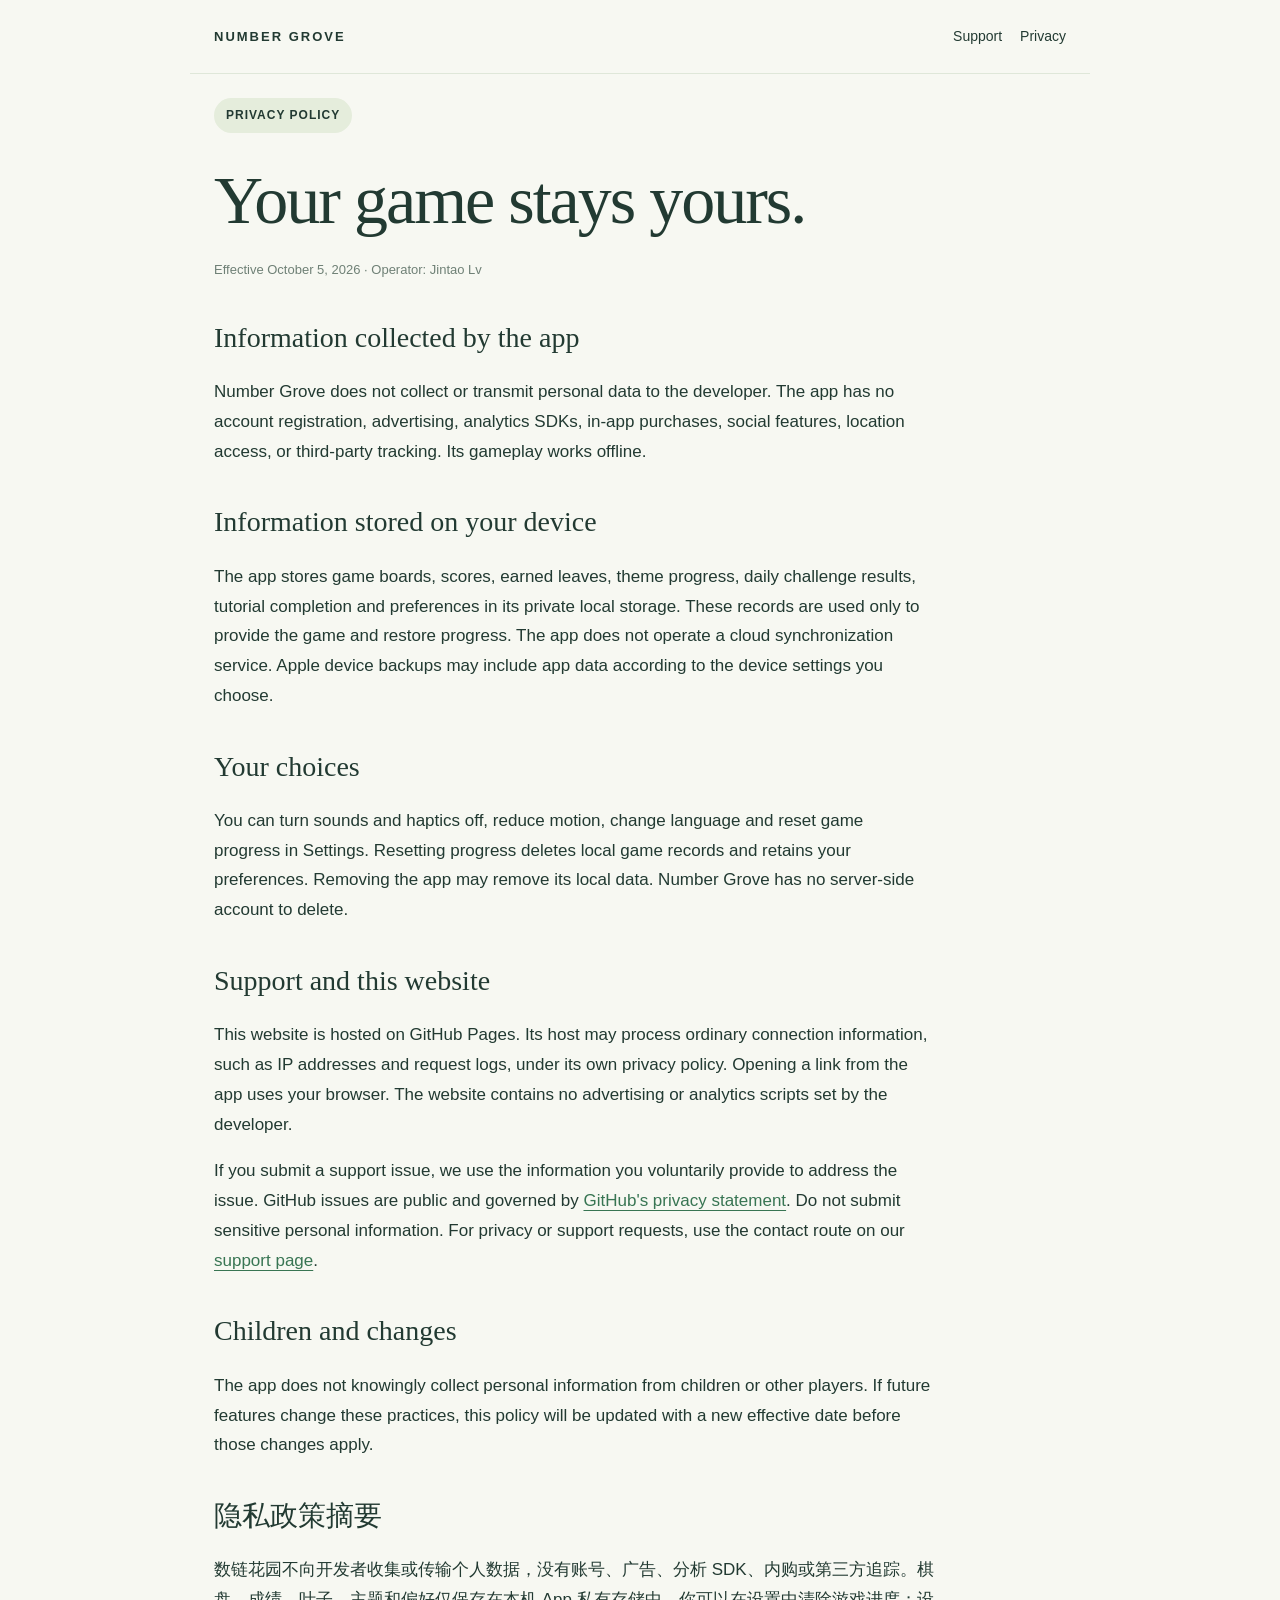
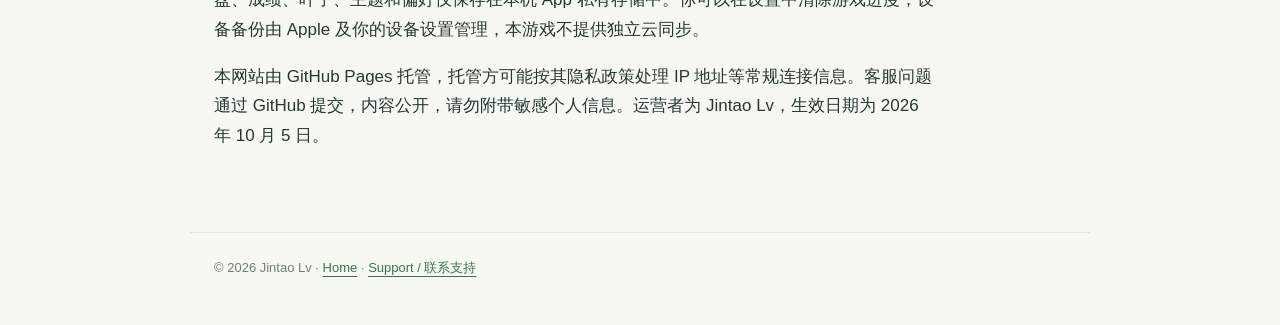
==== privacy.html @ 660d9d51 "Publish Number Grove support and privacy site" ====
<!doctype html><html lang="en"><head><meta charset="utf-8"><meta name="viewport" content="width=device-width,initial-scale=1"><title>Number Grove · Privacy Policy</title><link rel="stylesheet" href="style.css"></head><body>
<nav><a href="index.html"><strong>NUMBER GROVE</strong></a><div class="links"><a href="support.html">Support</a><a href="privacy.html">Privacy</a></div></nav><main>
<span class="badge">PRIVACY POLICY</span><h1>Your game stays yours.</h1><p class="small">Effective October 5, 2026 · Operator: Jintao Lv</p>
<h2>Information collected by the app</h2><p>Number Grove does not collect or transmit personal data to the developer. The app has no account registration, advertising, analytics SDKs, in-app purchases, social features, location access, or third-party tracking. Its gameplay works offline.</p>
<h2>Information stored on your device</h2><p>The app stores game boards, scores, earned leaves, theme progress, daily challenge results, tutorial completion and preferences in its private local storage. These records are used only to provide the game and restore progress. The app does not operate a cloud synchronization service. Apple device backups may include app data according to the device settings you choose.</p>
<h2>Your choices</h2><p>You can turn sounds and haptics off, reduce motion, change language and reset game progress in Settings. Resetting progress deletes local game records and retains your preferences. Removing the app may remove its local data. Number Grove has no server-side account to delete.</p>
<h2>Support and this website</h2><p>This website is hosted on GitHub Pages. Its host may process ordinary connection information, such as IP addresses and request logs, under its own privacy policy. Opening a link from the app uses your browser. The website contains no advertising or analytics scripts set by the developer.</p><p>If you submit a support issue, we use the information you voluntarily provide to address the issue. GitHub issues are public and governed by <a href="https://docs.github.com/en/site-policy/privacy-policies/github-general-privacy-statement">GitHub's privacy statement</a>. Do not submit sensitive personal information. For privacy or support requests, use the contact route on our <a href="support.html">support page</a>.</p>
<h2>Children and changes</h2><p>The app does not knowingly collect personal information from children or other players. If future features change these practices, this policy will be updated with a new effective date before those changes apply.</p>
<h2>隐私政策摘要</h2><p>数链花园不向开发者收集或传输个人数据，没有账号、广告、分析 SDK、内购或第三方追踪。棋盘、成绩、叶子、主题和偏好仅保存在本机 App 私有存储中。你可以在设置中清除游戏进度；设备备份由 Apple 及你的设备设置管理，本游戏不提供独立云同步。</p><p>本网站由 GitHub Pages 托管，托管方可能按其隐私政策处理 IP 地址等常规连接信息。客服问题通过 GitHub 提交，内容公开，请勿附带敏感个人信息。运营者为 Jintao Lv，生效日期为 2026 年 10 月 5 日。</p>
</main><footer>© 2026 Jintao Lv · <a href="index.html">Home</a> · <a href="support.html">Support / 联系支持</a></footer></body></html>
---- style.css ----
:root{color-scheme:light;--ink:#223a32;--muted:#6f8076;--paper:#f7f8f2;--green:#387553;--line:#dfe7d9}*{box-sizing:border-box}body{margin:0;background:var(--paper);color:var(--ink);font:17px/1.75 -apple-system,BlinkMacSystemFont,"Segoe UI",sans-serif}main,nav,footer{max-width:900px;margin:auto;padding:24px}nav{display:flex;align-items:center;justify-content:space-between;gap:18px;border-bottom:1px solid var(--line)}nav a{text-decoration:none;color:var(--ink);font-size:14px}nav strong{letter-spacing:2px;font-size:13px}h1,h2{font-family:Georgia,"Times New Roman",serif;font-weight:normal;line-height:1.15}h1{font-size:clamp(38px,7vw,68px);letter-spacing:-2px;margin:28px 0 20px}h2{font-size:28px;margin-top:40px}p{max-width:720px}a{color:var(--green);text-underline-offset:4px}.lead{color:var(--muted);font-size:20px}.hero{display:grid;grid-template-columns:1fr 180px;gap:30px;align-items:center;padding:35px 0}.hero img{width:180px;border-radius:38px;box-shadow:0 15px 45px #223a3212}.badge{display:inline-block;font-size:12px;letter-spacing:1px;font-weight:600;padding:7px 12px;background:#e5eddc;border-radius:99px}.cards{display:grid;grid-template-columns:repeat(2,1fr);gap:16px;margin:30px 0}.card{background:#fff;border:1px solid var(--line);border-radius:24px;padding:25px}.card h2{font-size:25px;margin:0 0 14px}.button{display:inline-block;text-decoration:none;background:var(--green);color:#fff;padding:13px 22px;border-radius:16px;font-weight:600}.small,footer{font-size:13px;color:var(--muted)}footer{border-top:1px solid var(--line);margin-top:40px;padding-bottom:45px}li{margin:9px 0}code{background:#e8eee2;padding:2px 6px;border-radius:5px}.links{display:flex;gap:18px;flex-wrap:wrap}@media(max-width:600px){.hero{grid-template-columns:1fr}.hero img{grid-row:1;width:96px;border-radius:24px}.cards{grid-template-columns:1fr}nav{align-items:flex-start}.lead{font-size:18px}}
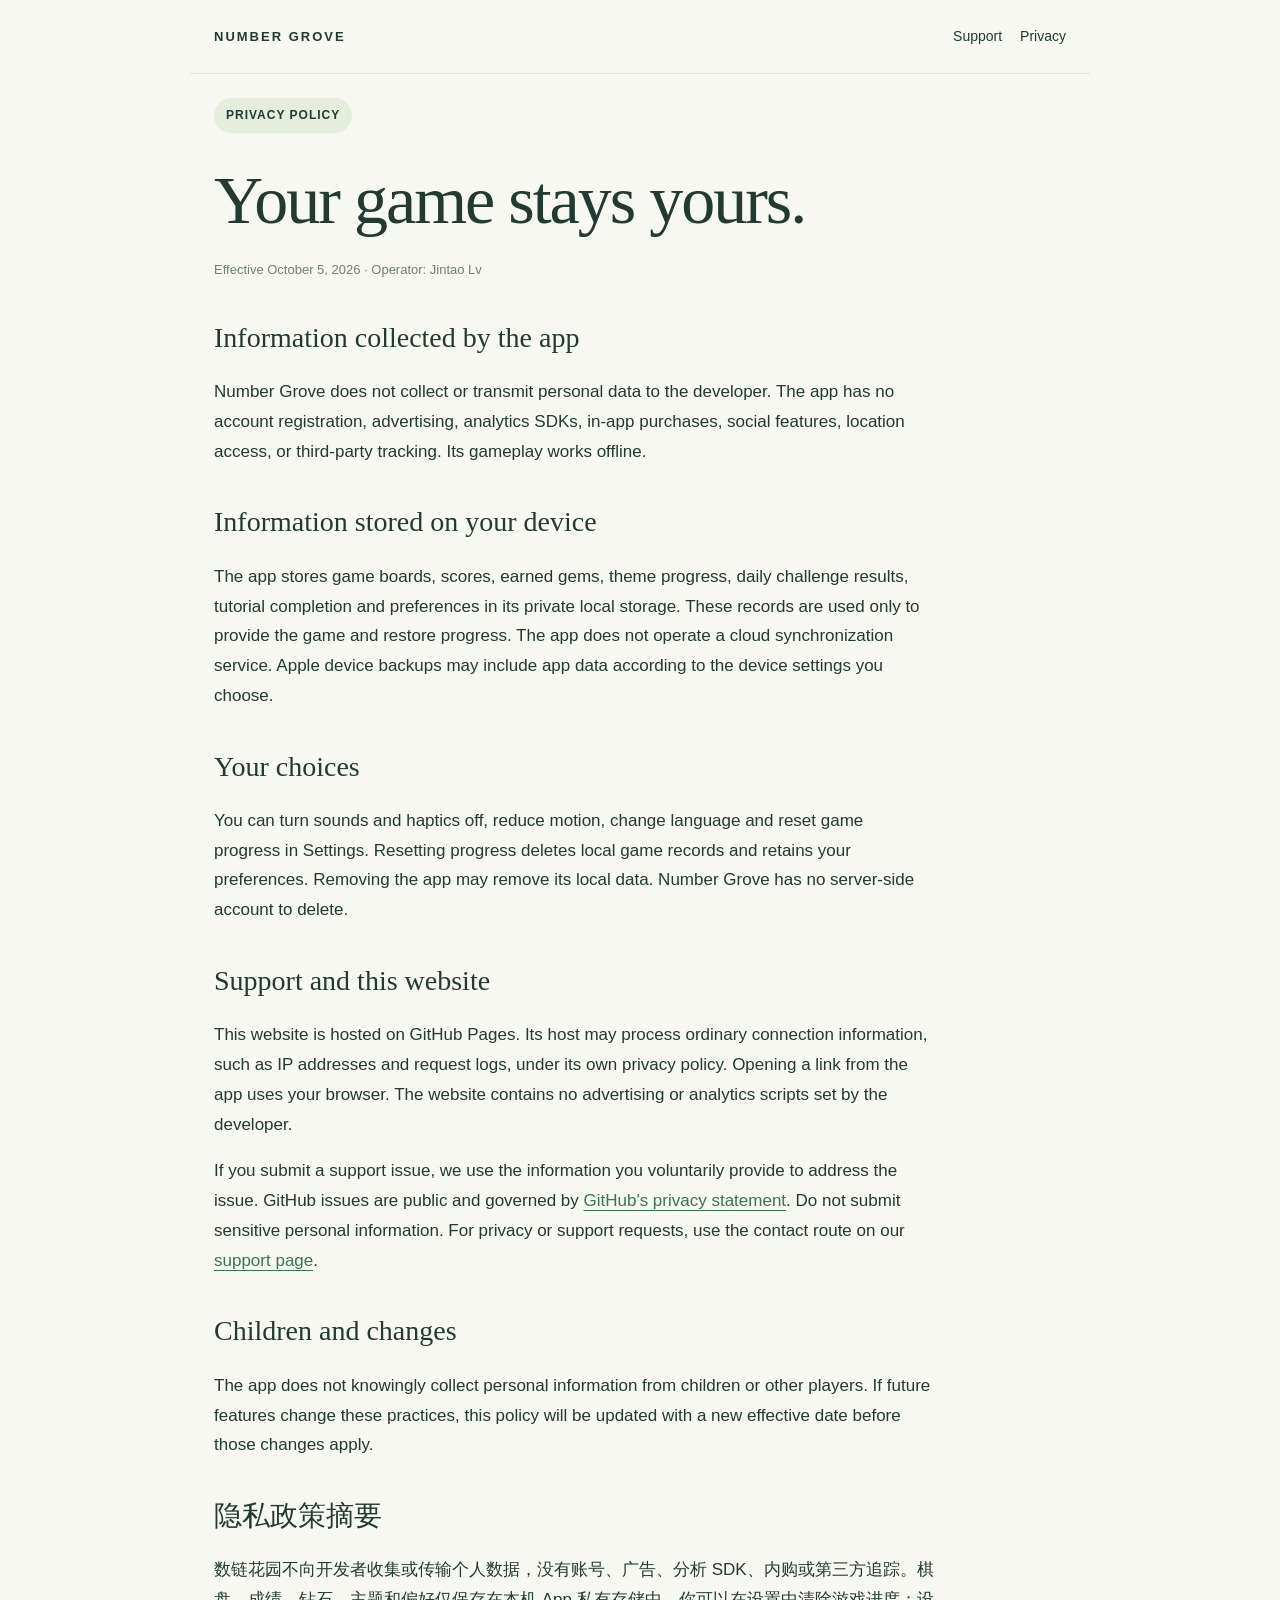
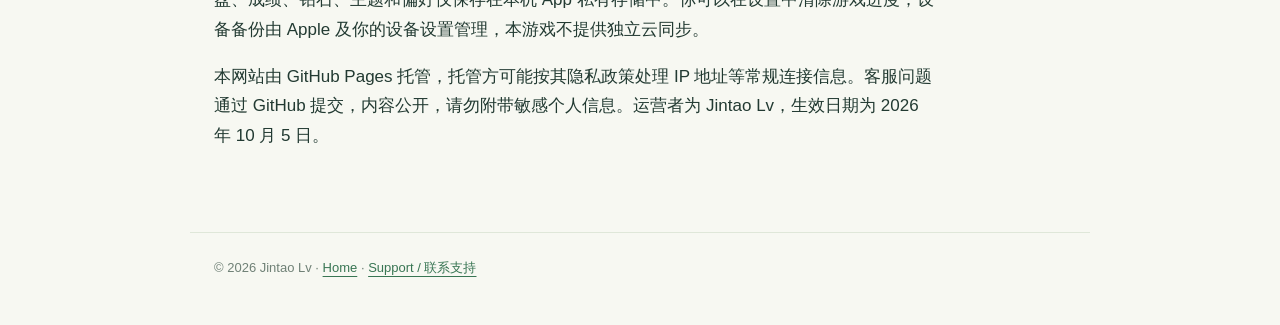
==== commit 420e3bd9: "Update game levels, gem economy and numeric icon" ====
--- a/privacy.html
+++ b/privacy.html
@@ -2,9 +2,9 @@
 <nav><a href="index.html"><strong>NUMBER GROVE</strong></a><div class="links"><a href="support.html">Support</a><a href="privacy.html">Privacy</a></div></nav><main>
 <span class="badge">PRIVACY POLICY</span><h1>Your game stays yours.</h1><p class="small">Effective October 5, 2026 · Operator: Jintao Lv</p>
 <h2>Information collected by the app</h2><p>Number Grove does not collect or transmit personal data to the developer. The app has no account registration, advertising, analytics SDKs, in-app purchases, social features, location access, or third-party tracking. Its gameplay works offline.</p>
-<h2>Information stored on your device</h2><p>The app stores game boards, scores, earned leaves, theme progress, daily challenge results, tutorial completion and preferences in its private local storage. These records are used only to provide the game and restore progress. The app does not operate a cloud synchronization service. Apple device backups may include app data according to the device settings you choose.</p>
+<h2>Information stored on your device</h2><p>The app stores game boards, scores, earned gems, theme progress, daily challenge results, tutorial completion and preferences in its private local storage. These records are used only to provide the game and restore progress. The app does not operate a cloud synchronization service. Apple device backups may include app data according to the device settings you choose.</p>
 <h2>Your choices</h2><p>You can turn sounds and haptics off, reduce motion, change language and reset game progress in Settings. Resetting progress deletes local game records and retains your preferences. Removing the app may remove its local data. Number Grove has no server-side account to delete.</p>
 <h2>Support and this website</h2><p>This website is hosted on GitHub Pages. Its host may process ordinary connection information, such as IP addresses and request logs, under its own privacy policy. Opening a link from the app uses your browser. The website contains no advertising or analytics scripts set by the developer.</p><p>If you submit a support issue, we use the information you voluntarily provide to address the issue. GitHub issues are public and governed by <a href="https://docs.github.com/en/site-policy/privacy-policies/github-general-privacy-statement">GitHub's privacy statement</a>. Do not submit sensitive personal information. For privacy or support requests, use the contact route on our <a href="support.html">support page</a>.</p>
 <h2>Children and changes</h2><p>The app does not knowingly collect personal information from children or other players. If future features change these practices, this policy will be updated with a new effective date before those changes apply.</p>
-<h2>隐私政策摘要</h2><p>数链花园不向开发者收集或传输个人数据，没有账号、广告、分析 SDK、内购或第三方追踪。棋盘、成绩、叶子、主题和偏好仅保存在本机 App 私有存储中。你可以在设置中清除游戏进度；设备备份由 Apple 及你的设备设置管理，本游戏不提供独立云同步。</p><p>本网站由 GitHub Pages 托管，托管方可能按其隐私政策处理 IP 地址等常规连接信息。客服问题通过 GitHub 提交，内容公开，请勿附带敏感个人信息。运营者为 Jintao Lv，生效日期为 2026 年 10 月 5 日。</p>
+<h2>隐私政策摘要</h2><p>数链花园不向开发者收集或传输个人数据，没有账号、广告、分析 SDK、内购或第三方追踪。棋盘、成绩、钻石、主题和偏好仅保存在本机 App 私有存储中。你可以在设置中清除游戏进度；设备备份由 Apple 及你的设备设置管理，本游戏不提供独立云同步。</p><p>本网站由 GitHub Pages 托管，托管方可能按其隐私政策处理 IP 地址等常规连接信息。客服问题通过 GitHub 提交，内容公开，请勿附带敏感个人信息。运营者为 Jintao Lv，生效日期为 2026 年 10 月 5 日。</p>
 </main><footer>© 2026 Jintao Lv · <a href="index.html">Home</a> · <a href="support.html">Support / 联系支持</a></footer></body></html>
